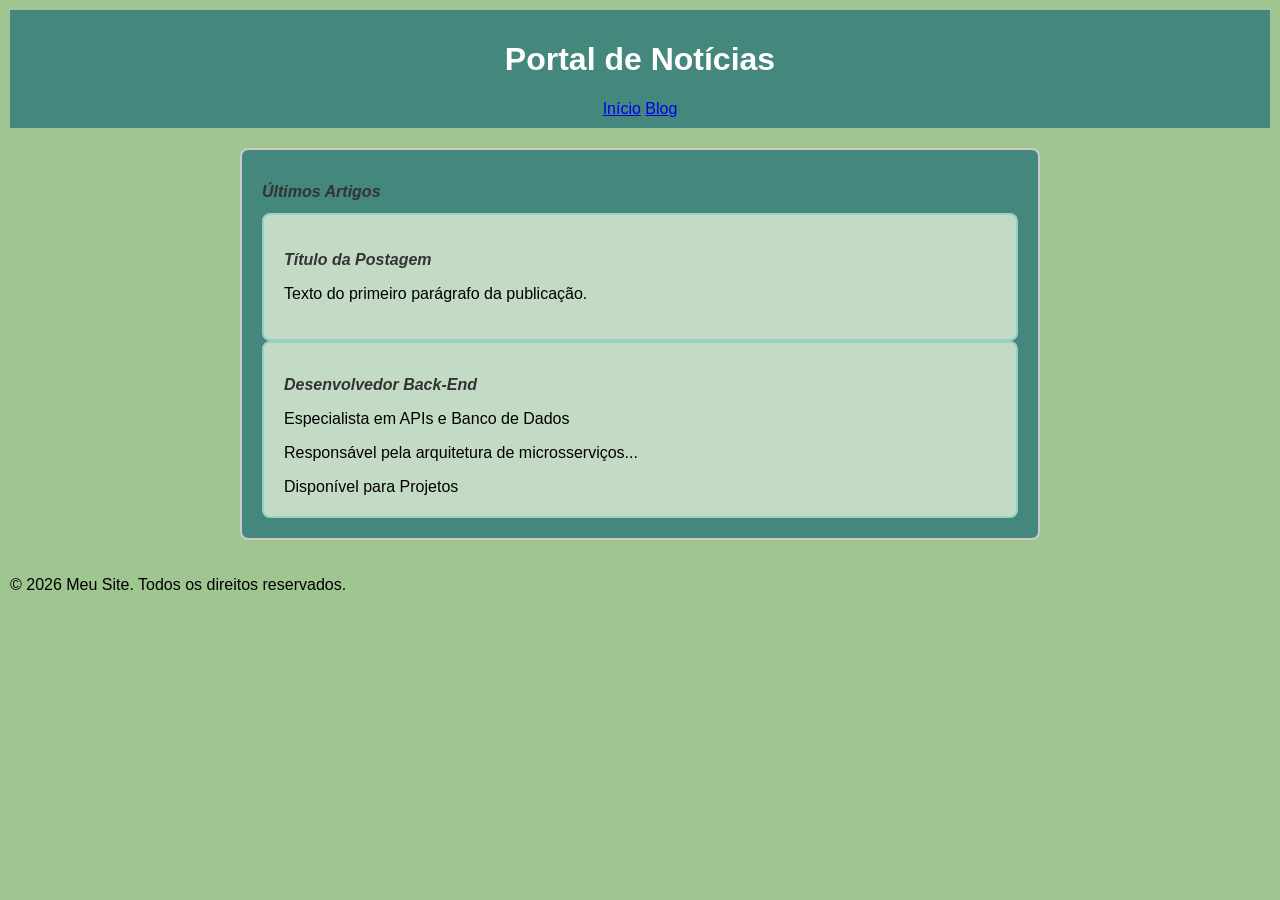
==== index.html @ f570be5f "Add initial HTML structure and CSS styles for the website" ====
<!DOCTYPE html>
<html lang="pt-BR">
    <head>
        <meta charset="UTF-8">
        <title>Exemplo Semântico</title>
        <link rel="stylesheet" href="style.css">
    </head>
    <body>
        <header>
            <h1>Portal de Notícias</h1>
            <nav>
                <a href="#home">Início</a>
                <a href="#blog">Blog</a>
            </nav>
        </header>

        <main class="content">
            <section id="blog">
                <h2>Últimos Artigos</h2>
                <article>
                    
                    <h3>Título da Postagem</h3>
                    <p>Texto do primeiro parágrafo da publicação.</p>
                </article>
                <article class="cartao-perfil">
                    <h2 class="cartao-titulo">
                    Desenvolvedor Back-End
                    </h2>
                    <p class="cartao-subtitulo">
                    Especialista em APIs e Banco de Dados
                    </p>
                    <p class="cartao-descricao">
                    Responsável pela arquitetura de microsserviços...
                    </p>
                    <div class="cartao-status">
        Disponível para Projetos
    </div>
</article>
            </section>
        </main>

        <footer>
            <p>©️ 2026 Meu Site. Todos os direitos reservados.</p>
        </footer>
    </body>
</html>
---- style.css ----
/* Criar estilo para a pagina */
body {
    font-family: 'Arial', sans-serif;
    background-color: #9fc590;
    margin: 5px;
    padding: 5px;
}
/* Estilo para a seção principal */
section {
    background-color: #44887d;
    border: 2px solid #CCCCCC;
    border-radius: 8px;
    padding: 20px;
}
/* Estilo para os artigos */
article {
    background-color: #c3dbc4;
    border: 2px solid #9bcfc4;
    border-radius: 8px;
    padding: 20px;
}
/* Estilo para os títulos */
h2, h3 {
    /* Toda vez que precisar trocar a cor do texto, declare a tag que contenha o texto que 
    va trocar de cor e chame o argumento color */
    color: #333333;
    font-family: 'Arial', sans-serif;
    font-size: 16px;
    font-style: oblique;
    font-weight: bold;
    margin-bottom: 12px;
}
/* Estilo para cabeçalhos */
header {
    background-color: #44887d;
    color: #ffffff;
    padding: 10px;
    text-align: center;
}

.content {
    display: flex;
    flex-direction: column;   
    max-width: 800px;
    margin: 0 auto;
    padding: 20px;
}
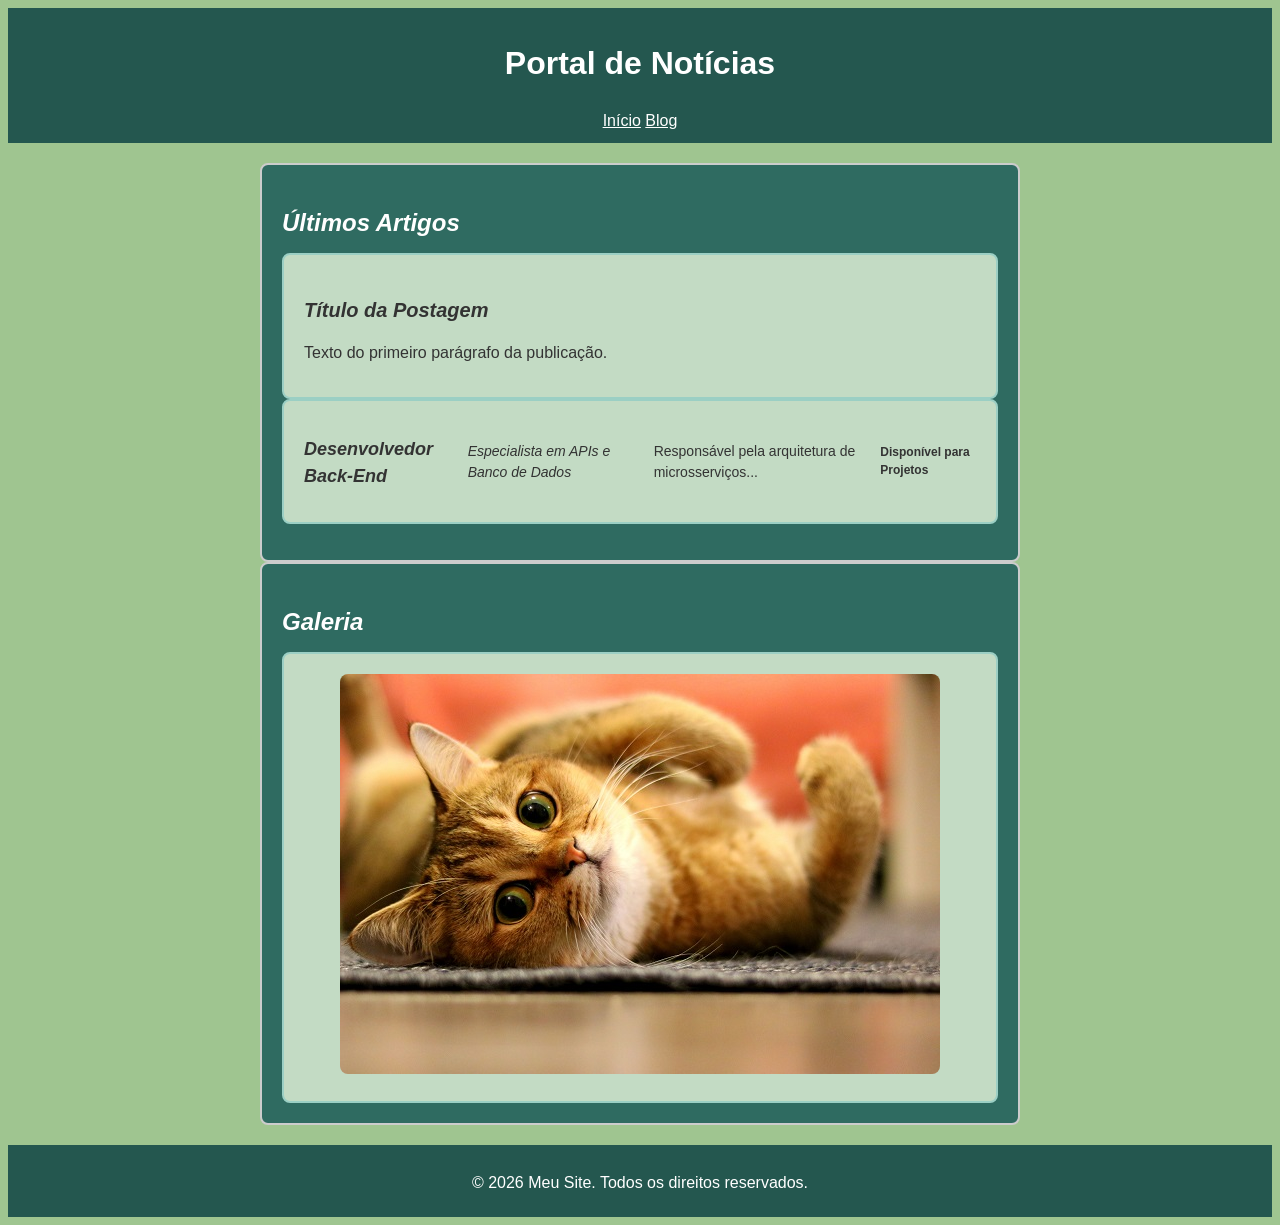
==== commit 4f5fd026: "Adicionada imagem na galeria" ====
--- a/index.html
+++ b/index.html
@@ -37,6 +37,15 @@
     </div>
 </article>
             </section>
+            <section id="galeria">
+    <h2>Galeria</h2>
+
+    <article>
+        <figure>
+            <img src="imagens/gato.jpg" alt="Gato deitado em um sofá" />
+        </figure>
+    </article>
+</section>
         </main>
 
         <footer>
--- a/style.css
+++ b/style.css
@@ -1,48 +1,209 @@
-/* Criar estilo para a pagina */
+/* ==========================================================
+   1. VARIÁVEIS E RESET
+   ========================================================== */
+
+:root {
+    --cor-fundo: #9fc590;
+    --cor-principal: #2f6b61;
+    --cor-escura: #24574f;
+    --cor-clara: #c3dbc4;
+    --cor-borda: #cccccc;
+    --cor-borda-clara: #9bcfc4;
+    --cor-texto: #333333;
+    --cor-branca: #ffffff;
+    --cor-link-claro: #1a4f47;
+}
+
+/* Faz width/max-width incluírem padding e borda */
+*,
+*::before,
+*::after {
+    box-sizing: border-box;
+}
+
+
+/* ==========================================================
+   2. BASE (estilos gerais da página)
+   ========================================================== */
+
 body {
     font-family: 'Arial', sans-serif;
-    background-color: #9fc590;
-    margin: 5px;
-    padding: 5px;
-}
-/* Estilo para a seção principal */
-section {
-    background-color: #44887d;
-    border: 2px solid #CCCCCC;
-    border-radius: 8px;
-    padding: 20px;
-}
-/* Estilo para os artigos */
-article {
-    background-color: #c3dbc4;
-    border: 2px solid #9bcfc4;
-    border-radius: 8px;
-    padding: 20px;
-}
-/* Estilo para os títulos */
-h2, h3 {
-    /* Toda vez que precisar trocar a cor do texto, declare a tag que contenha o texto que 
-    va trocar de cor e chame o argumento color */
-    color: #333333;
+    line-height: 1.5;
+    background-color: var(--cor-fundo);
+    color: var(--cor-texto);
+    margin: 0;
+    padding: 8px;
+}
+
+/* A cor dos títulos é herdada do contêiner
+   (branca na section, escura no article) */
+h2,
+h3 {
     font-family: 'Arial', sans-serif;
-    font-size: 16px;
     font-style: oblique;
     font-weight: bold;
     margin-bottom: 12px;
 }
-/* Estilo para cabeçalhos */
-header {
-    background-color: #44887d;
-    color: #ffffff;
+
+h2 {
+    font-size: 24px;
+}
+
+h3 {
+    font-size: 20px;
+}
+
+p,
+ul {
+    margin-bottom: 12px;
+}
+
+ul {
+    padding-left: 20px;
+}
+
+img {
+    max-width: 100%;
+    height: auto;
+}
+
+/* Links: padrão para fundo escuro (section, header, footer) */
+a {
+    color: var(--cor-branca);
+}
+
+a:hover,
+a:focus-visible {
+    text-decoration: underline;
+    outline: 2px solid var(--cor-branca);
+    outline-offset: 2px;
+}
+
+/* Links dentro do article (fundo claro) */
+article a {
+    color: var(--cor-link-claro);
+}
+
+article a:hover,
+article a:focus-visible {
+    outline-color: var(--cor-link-claro);
+}
+
+
+/* ==========================================================
+   3. LAYOUT (estrutura da página)
+   ========================================================== */
+
+header,
+footer {
+    background-color: var(--cor-escura);
+    color: var(--cor-branca);
     padding: 10px;
     text-align: center;
 }
 
+nav ul {
+    list-style: none;
+    display: flex;
+    justify-content: center;
+    gap: 20px;
+    padding: 0;
+    margin: 0;
+}
+
 .content {
     display: flex;
-    flex-direction: column;   
+    flex-direction: column;
     max-width: 800px;
     margin: 0 auto;
     padding: 20px;
 }
 
+section {
+    background-color: var(--cor-principal);
+    color: var(--cor-branca);
+    border: 2px solid var(--cor-borda);
+    border-radius: 8px;
+    padding: 20px;
+}
+
+
+article {
+    background-color: var(--cor-clara);
+    color: var(--cor-texto);
+    border: 2px solid var(--cor-borda-clara);
+    border-radius: 8px;
+    padding: 20px;
+}
+
+
+
+/* ==========================================================
+   4. COMPONENTES (cartão de perfil)
+   ========================================================== */
+
+.cartao-perfil {
+    display: flex;
+    align-items: center;
+    gap: 16px;
+    margin-bottom: 16px;
+}
+
+.cartao-perfil img {
+    width: 80px;
+    height: 80px;
+    border-radius: 50%;
+    object-fit: cover;
+}
+
+/* Agrupa os textos do cartão e espaça com gap */
+.cartao-info {
+    display: flex;
+    flex-direction: column;
+    gap: 8px;
+}
+
+.cartao-titulo {
+    font-size: 18px;
+    font-weight: bold;
+}
+
+.cartao-subtitulo {
+    font-size: 14px;
+    font-style: italic;
+    font-weight: normal;
+}
+
+.cartao-descricao {
+    font-size: 14px;
+    font-weight: normal;
+}
+
+.cartao-status {
+    font-size: 12px;
+    font-weight: bold;
+}
+
+figure {
+    margin: 0;
+    text-align: center;
+}
+
+figure img {
+    border-radius: 8px;
+}
+
+/* ==========================================================
+   5. RESPONSIVIDADE (media queries sempre por último)
+   ========================================================== */
+
+@media (max-width: 600px) {
+    .content {
+        padding: 10px;
+    }
+
+    .cartao-perfil {
+        flex-direction: column;
+        text-align: center;
+    }
+}
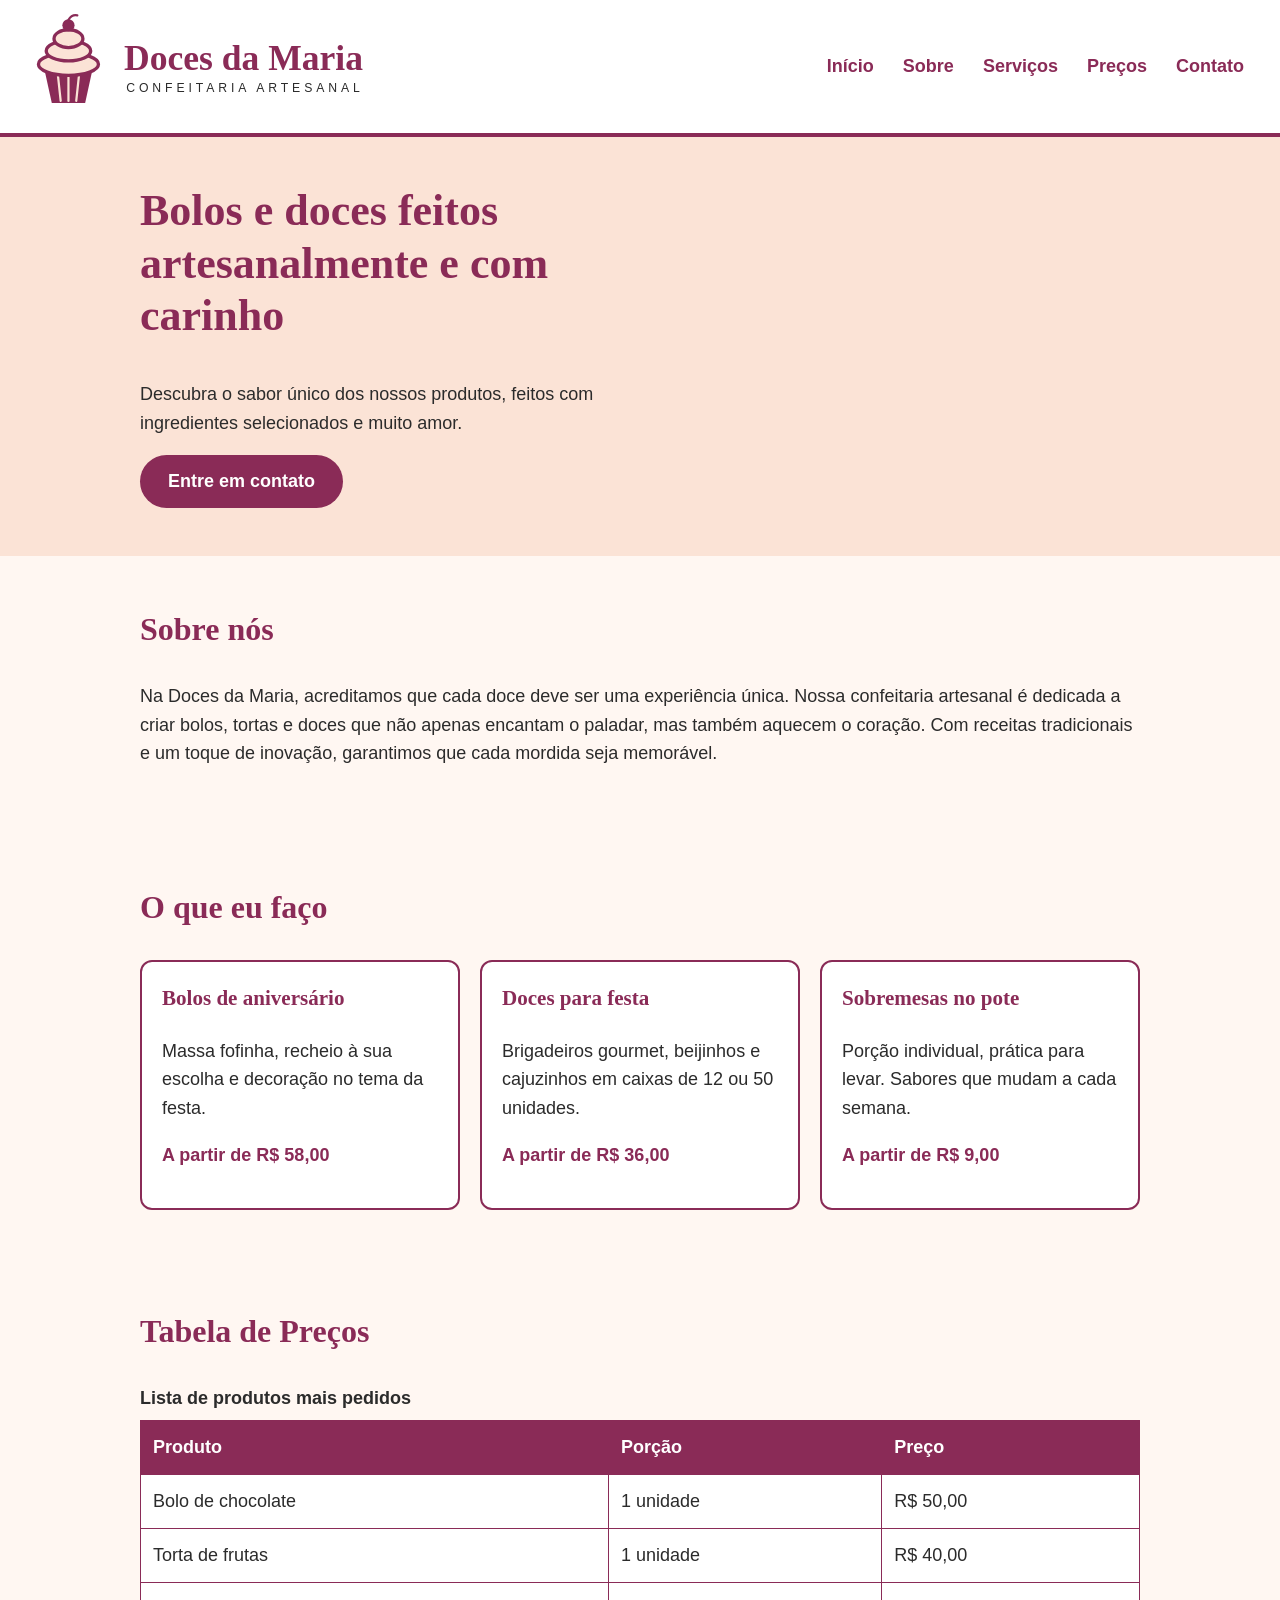
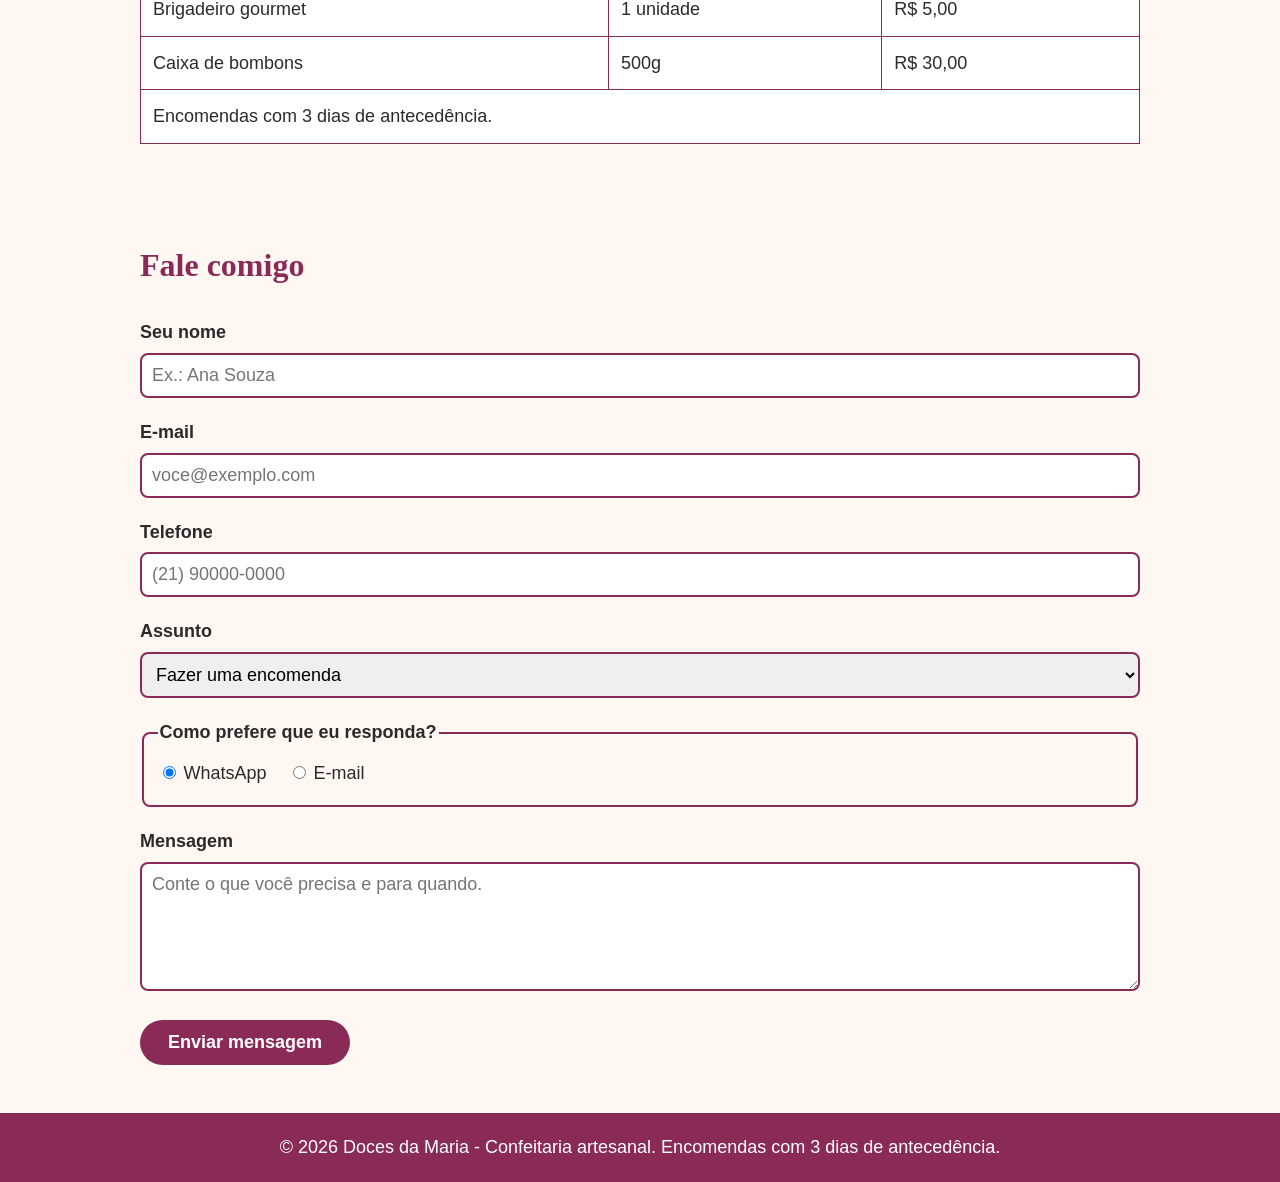
==== commit 40fc62f1: "Cria a página inicial da raiz para tornar o site acessível no GitHub Pages e no repositório principa" ====
--- a/index.html
+++ b/index.html
@@ -1,55 +1,167 @@
-<!DOCTYPE html>
-<html lang="pt-BR">
-    <head>
-        <meta charset="UTF-8">
-        <title>Exemplo Semântico</title>
-        <link rel="stylesheet" href="style.css">
-    </head>
-    <body>
-        <header>
-            <h1>Portal de Notícias</h1>
-            <nav>
-                <a href="#home">Início</a>
-                <a href="#blog">Blog</a>
-            </nav>
-        </header>
-
-        <main class="content">
-            <section id="blog">
-                <h2>Últimos Artigos</h2>
-                <article>
-                    
-                    <h3>Título da Postagem</h3>
-                    <p>Texto do primeiro parágrafo da publicação.</p>
-                </article>
-                <article class="cartao-perfil">
-                    <h2 class="cartao-titulo">
-                    Desenvolvedor Back-End
-                    </h2>
-                    <p class="cartao-subtitulo">
-                    Especialista em APIs e Banco de Dados
-                    </p>
-                    <p class="cartao-descricao">
-                    Responsável pela arquitetura de microsserviços...
-                    </p>
-                    <div class="cartao-status">
-        Disponível para Projetos
-    </div>
-</article>
-            </section>
-            <section id="galeria">
-    <h2>Galeria</h2>
-
-    <article>
-        <figure>
-            <img src="imagens/gato.jpg" alt="Gato deitado em um sofá" />
-        </figure>
-    </article>
-</section>
-        </main>
-
-        <footer>
-            <p>©️ 2026 Meu Site. Todos os direitos reservados.</p>
-        </footer>
-    </body>
-</html>+<!DOCTYPE html>
+<html lang="pt-BR">
+<head>
+    <meta charset="UTF-8">
+    <meta name="viewport" content="width=device-width, initial-scale=1.0">
+    <meta name="description" content="Doces da Maria: bolos, tortas, doces para festa e sobremesas no pote feitos artesanalmente e com carinho.">
+    <title>Doces da Maria - Confeitaria artesanal</title>
+    <link rel="stylesheet" href="doces_maria/style.css">
+</head>
+
+<body>
+
+    <header>
+        <a href="#inicio">
+            <img src="doces_maria/logo.svg" alt="Doces da Maria - Confeitaria artesanal" class="logo-img">
+        </a>
+        <nav aria-label="Menu principal">
+            <a href="#inicio">Início</a>
+            <a href="#sobre">Sobre</a>
+            <a href="#servicos">Serviços</a>
+            <a href="#precos">Preços</a>
+            <a href="#contato">Contato</a>
+        </nav>
+    </header>
+
+    <main>
+        <section id="inicio" class="banner">
+            <div class="conteudo">
+                <div class="banner-texto">
+                    <h1>Bolos e doces feitos artesanalmente e com carinho</h1>
+                    <p>Descubra o sabor único dos nossos produtos, feitos com ingredientes selecionados e muito amor.</p>
+                    <a class="botao" href="#contato">Entre em contato</a>
+                </div>
+                <div class="banner-imagem">
+                    <img src="doces_maria/bolosartesanais.jpg" alt="Bolos e doces artesanais" width="600" height="400">
+                    <img src="doces_maria/bolo-cenoura-pote.jpg" alt="Bolo de cenoura no pote" width="600" height="400">
+                    <img src="doces_maria/receita-pudim-pote.jpg" alt="Pudim no pote" width="600" height="400">
+                </div>
+            </div>
+        </section>
+
+        <section id="sobre" class="sobre">
+            <div class="conteudo">
+                <h2>Sobre nós</h2>
+                <p>Na Doces da Maria, acreditamos que cada doce deve ser uma experiência única.
+                    Nossa confeitaria artesanal é dedicada a criar bolos, tortas e doces que não apenas encantam o paladar, mas também aquecem o coração.
+                    Com receitas tradicionais e um toque de inovação, garantimos que cada mordida seja memorável.</p>
+            </div>
+        </section>
+
+        <section id="servicos">
+            <div class="conteudo">
+                <h2>O que eu faço</h2>
+                <div class="cards">
+                    <article class="card">
+                        <h3>Bolos de aniversário</h3>
+                        <p>Massa fofinha, recheio à sua escolha e decoração no tema da festa.</p>
+                        <p class="card-preco">A partir de R$ 58,00</p>
+                    </article>
+                    <article class="card">
+                        <h3>Doces para festa</h3>
+                        <p>Brigadeiros gourmet, beijinhos e cajuzinhos em caixas de 12 ou 50 unidades.</p>
+                        <p class="card-preco">A partir de R$ 36,00</p>
+                    </article>
+                    <article class="card">
+                        <h3>Sobremesas no pote</h3>
+                        <p>Porção individual, prática para levar. Sabores que mudam a cada semana.</p>
+                        <p class="card-preco">A partir de R$ 9,00</p>
+                    </article>
+                </div>
+            </div>
+        </section>
+
+        <section id="precos" class="precos">
+            <div class="conteudo">
+                <h2>Tabela de Preços</h2>
+                <table class="tabela">
+                    <caption>Lista de produtos mais pedidos</caption>
+                    <thead>
+                        <tr>
+                            <th scope="col">Produto</th>
+                            <th scope="col">Porção</th>
+                            <th scope="col">Preço</th>
+                        </tr>
+                    </thead>
+                    <tbody>
+                        <tr>
+                            <td>Bolo de chocolate</td>
+                            <td>1 unidade</td>
+                            <td>R$ 50,00</td>
+                        </tr>
+                        <tr>
+                            <td>Torta de frutas</td>
+                            <td>1 unidade</td>
+                            <td>R$ 40,00</td>
+                        </tr>
+                        <tr>
+                            <td>Brigadeiro gourmet</td>
+                            <td>1 unidade</td>
+                            <td>R$ 5,00</td>
+                        </tr>
+                        <tr>
+                            <td>Caixa de bombons</td>
+                            <td>500g</td>
+                            <td>R$ 30,00</td>
+                        </tr>
+                    </tbody>
+                    <tfoot>
+                        <tr>
+                            <td colspan="3">Encomendas com 3 dias de antecedência.</td>
+                        </tr>
+                    </tfoot>
+                </table>
+            </div>
+        </section>
+
+        <section id="contato">
+            <div class="conteudo">
+                <h2>Fale comigo</h2>
+                <form action="#" method="get">
+                    <div class="campo">
+                        <label for="nome">Seu nome</label>
+                        <input type="text" id="nome" name="nome" placeholder="Ex.: Ana Souza" required>
+                    </div>
+
+                    <div class="campo">
+                        <label for="email">E-mail</label>
+                        <input type="email" id="email" name="email" placeholder="voce@exemplo.com" required>
+                    </div>
+
+                    <div class="campo">
+                        <label for="telefone">Telefone</label>
+                        <input type="tel" id="telefone" name="telefone" placeholder="(21) 90000-0000">
+                    </div>
+
+                    <div class="campo">
+                        <label for="assunto">Assunto</label>
+                        <select id="assunto" name="assunto">
+                            <option value="encomenda">Fazer uma encomenda</option>
+                            <option value="orcamento">Pedir um orçamento</option>
+                            <option value="duvida">Tirar uma dúvida</option>
+                        </select>
+                    </div>
+
+                    <fieldset class="campo">
+                        <legend>Como prefere que eu responda?</legend>
+                        <label class="opcao"><input type="radio" name="resposta" value="whatsapp" checked> WhatsApp</label>
+                        <label class="opcao"><input type="radio" name="resposta" value="email"> E-mail</label>
+                    </fieldset>
+
+                    <div class="campo">
+                        <label for="mensagem">Mensagem</label>
+                        <textarea id="mensagem" name="mensagem" rows="5" placeholder="Conte o que você precisa e para quando."></textarea>
+                    </div>
+
+                    <button type="submit" class="botao">Enviar mensagem</button>
+                </form>
+            </div>
+        </section>
+    </main>
+
+    <footer>
+        <p>&copy; 2026 Doces da Maria - Confeitaria artesanal. Encomendas com 3 dias de antecedência.</p>
+    </footer>
+
+</body>
+</html>
--- a/doces_maria/style.css
+++ b/doces_maria/style.css
@@ -0,0 +1,308 @@
+/* ---------- AULA 5: tags (cores e fonte da página) ---------- */
+html {
+    scroll-behavior: smooth;   /* rolagem suave */
+}
+
+body {
+    margin: 0;      
+    font-family: Arial, Helvetica, sans-serif;
+    font-size: 18px;
+    line-height: 1.6;
+    color: #2b2b2b;
+    background-color: #fff7f2;
+}
+
+h1, h2, h3, .logo {
+    font-family: Georgia, "Times New Roman", serif;
+    color: #8a2b57;
+}
+
+h2 {
+    font-size: 32px;
+    margin-top: 0;
+}
+
+a {
+    color: #8a2b57;
+}
+
+img {
+    max-width: 100%;   /* a imagem nunca passa da largura da tela */
+    height: auto;
+}
+
+section {
+    padding: 48px 24px;
+    scroll-margin-top: 130px;   /* o cabeçalho fixo não esconde o título da seção */
+}
+
+/* guarda o conteúdo num bloco centralizado */
+.conteudo {
+    max-width: 1000px;
+    margin: 0 auto;
+}
+
+/* ---------- AULA 5: classes do topo e do banner ---------- */
+header {
+    position: sticky;
+    top: 0;
+    z-index: 10;
+    background-color: #ffffff;
+    border-bottom: 4px solid #8a2b57;
+    padding: 12px 24px;
+    display: flex;
+    flex-wrap: wrap;
+    justify-content: space-between;
+    align-items: center;
+    gap: 8px;
+}
+
+.logo-img {
+    height: 100px;
+    width: auto;
+}
+
+nav a {
+    display: inline-block;
+    padding: 8px 12px;
+    text-decoration: none;
+    font-weight: bold;
+}
+
+nav a:hover {
+    background-color: #8a2b57;
+    color: #ffffff;
+}
+
+.banner {
+    background-color: #fbe3d6;
+}
+
+.banner .conteudo {
+    display: flex;
+    flex-wrap: wrap;
+    align-items: center;
+    gap: 32px;
+}
+
+.banner-texto {
+    flex: 1 1 320px;
+}
+
+/* ---------- carrossel de fotos do banner ---------- */
+/* o "palco": precisa de largura (flex) e de proporção (aspect-ratio),
+   porque as fotos dentro dele ficam em position: absolute */
+.banner-imagem {
+    flex: 1 1 320px;
+    position: relative;
+    aspect-ratio: 3 / 2;
+    border-radius: 16px;
+    overflow: hidden;
+}
+
+/* as fotos ficam empilhadas, invisíveis, e a animação revela uma por vez */
+.banner-imagem img {
+    position: absolute;
+    inset: 0;
+    width: 100%;
+    height: 100%;
+    object-fit: cover;
+    opacity: 0;
+    animation: passar 12s infinite;
+}
+
+/* cada foto começa a animação em um momento diferente (12s ÷ 3 fotos = 4s) */
+.banner-imagem img:nth-child(2) { animation-delay: 4s; }
+.banner-imagem img:nth-child(3) { animation-delay: 8s; }
+
+@keyframes passar {
+    0%   { opacity: 0; }
+    8%   { opacity: 1; }
+    33%  { opacity: 1; }
+    41%  { opacity: 0; }
+    100% { opacity: 0; }
+}
+
+.banner h1 {
+    font-size: 44px;
+    line-height: 1.2;
+    margin-top: 0;
+}
+
+/* ---------- AULA 6: botão e cards (classes) ---------- */
+.botao {
+    display: inline-block;
+    background-color: #8a2b57;
+    color: #ffffff;
+    padding: 12px 28px;
+    border-radius: 30px;
+    text-decoration: none;
+    font-weight: bold;
+    border: none;
+    font-size: 18px;
+    cursor: pointer;
+}
+
+.botao:hover {
+    background-color: #5e1a3b;
+}
+
+.cards {
+    display: flex;
+    flex-wrap: wrap;
+    gap: 20px;
+}
+
+.card {
+    flex: 1 1 250px;
+    background-color: #ffffff;
+    border: 2px solid #8a2b57;
+    border-radius: 12px;
+    padding: 20px;
+}
+
+.card h3 {
+    margin-top: 0;
+}
+
+.card-preco {
+    font-weight: bold;
+    color: #8a2b57;
+}
+
+/* ---------- AULA 6: tabela de preços ---------- */
+.tabela {
+    width: 100%;
+    border-collapse: collapse;
+    background-color: #ffffff;
+}
+
+.tabela th {
+    background-color: #8a2b57;
+    color: #ffffff;
+    text-align: left;
+}
+
+.tabela th,
+.tabela td {
+    padding: 12px;
+    border: 1px solid #8a2b57;
+}
+
+.tabela td:last-child {
+    white-space: nowrap;   /* o preço não quebra de linha */
+}
+
+.tabela tbody tr:hover {
+    background-color: #fbe3d6;
+}
+
+.tabela caption {
+    text-align: left;
+    padding-bottom: 8px;
+    font-weight: bold;
+}
+
+/* ---------- AULA 7: formulário ---------- */
+.campo {
+    margin-bottom: 20px;
+}
+
+.campo label,
+legend {
+    display: block;
+    font-weight: bold;
+    margin-bottom: 6px;
+}
+
+.campo input[type="text"],
+.campo input[type="email"],
+.campo input[type="tel"],
+.campo select,
+.campo textarea {
+    width: 100%;
+    box-sizing: border-box;
+    padding: 10px;
+    font-size: 18px;
+    border: 2px solid #8a2b57;
+    border-radius: 8px;
+    font-family: Arial, Helvetica, sans-serif;
+}
+
+fieldset {
+    border: 2px solid #8a2b57;
+    border-radius: 8px;
+}
+
+.campo label.opcao {
+    display: inline-block;
+    font-weight: normal;
+    margin-right: 16px;
+}
+
+/* contorno visível para quem navega só com a tecla Tab */
+a:focus,
+input:focus,
+select:focus,
+textarea:focus,
+button:focus {
+    outline: 4px solid #1b4dd8;
+    outline-offset: 2px;
+}
+
+/* ---------- rodapé ---------- */
+footer {
+    background-color: #8a2b57;
+    color: #ffffff;
+    text-align: center;
+    padding: 20px 24px;
+}
+
+footer p {
+    margin: 0;
+}
+
+/* ---------- AULA 8: responsivo (telas até 700 px) ---------- */
+@media (max-width: 700px) {
+    body {
+        font-size: 17px;
+    }
+
+    .banner h1 {
+        font-size: 34px;
+    }
+
+    h2 {
+        font-size: 28px;
+    }
+
+    section {
+        padding: 32px 16px;
+        scroll-margin-top: 100px;
+    }
+
+    .logo-img {
+        height: 64px;
+    }
+
+    .tabela th,
+    .tabela td {
+        padding: 8px;
+    }
+}
+
+/* ---------- acessibilidade: quem prefere menos movimento ---------- */
+/* mostra só a primeira foto, parada, sem animação */
+@media (prefers-reduced-motion: reduce) {
+    html {
+        scroll-behavior: auto;
+    }
+
+    .banner-imagem img {
+        animation: none;
+    }
+
+    .banner-imagem img:first-child {
+        opacity: 1;
+    }
+}
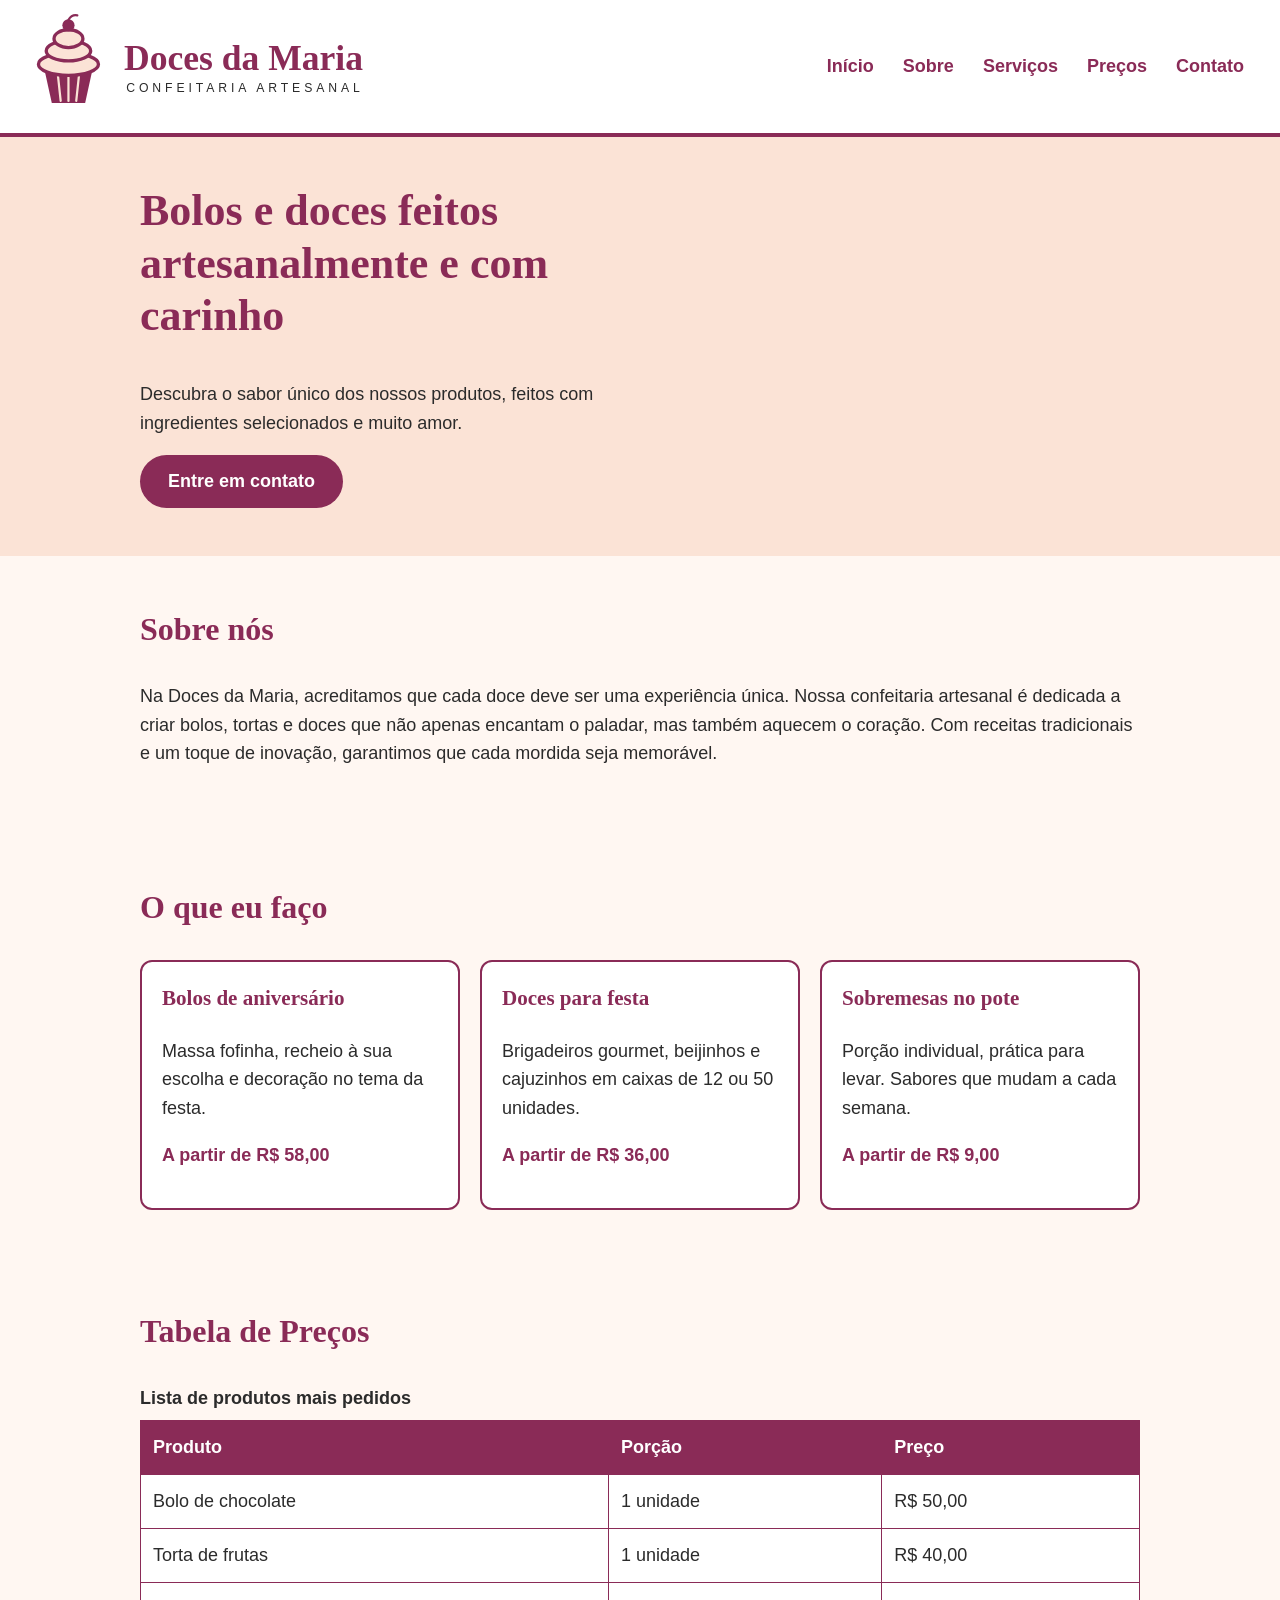
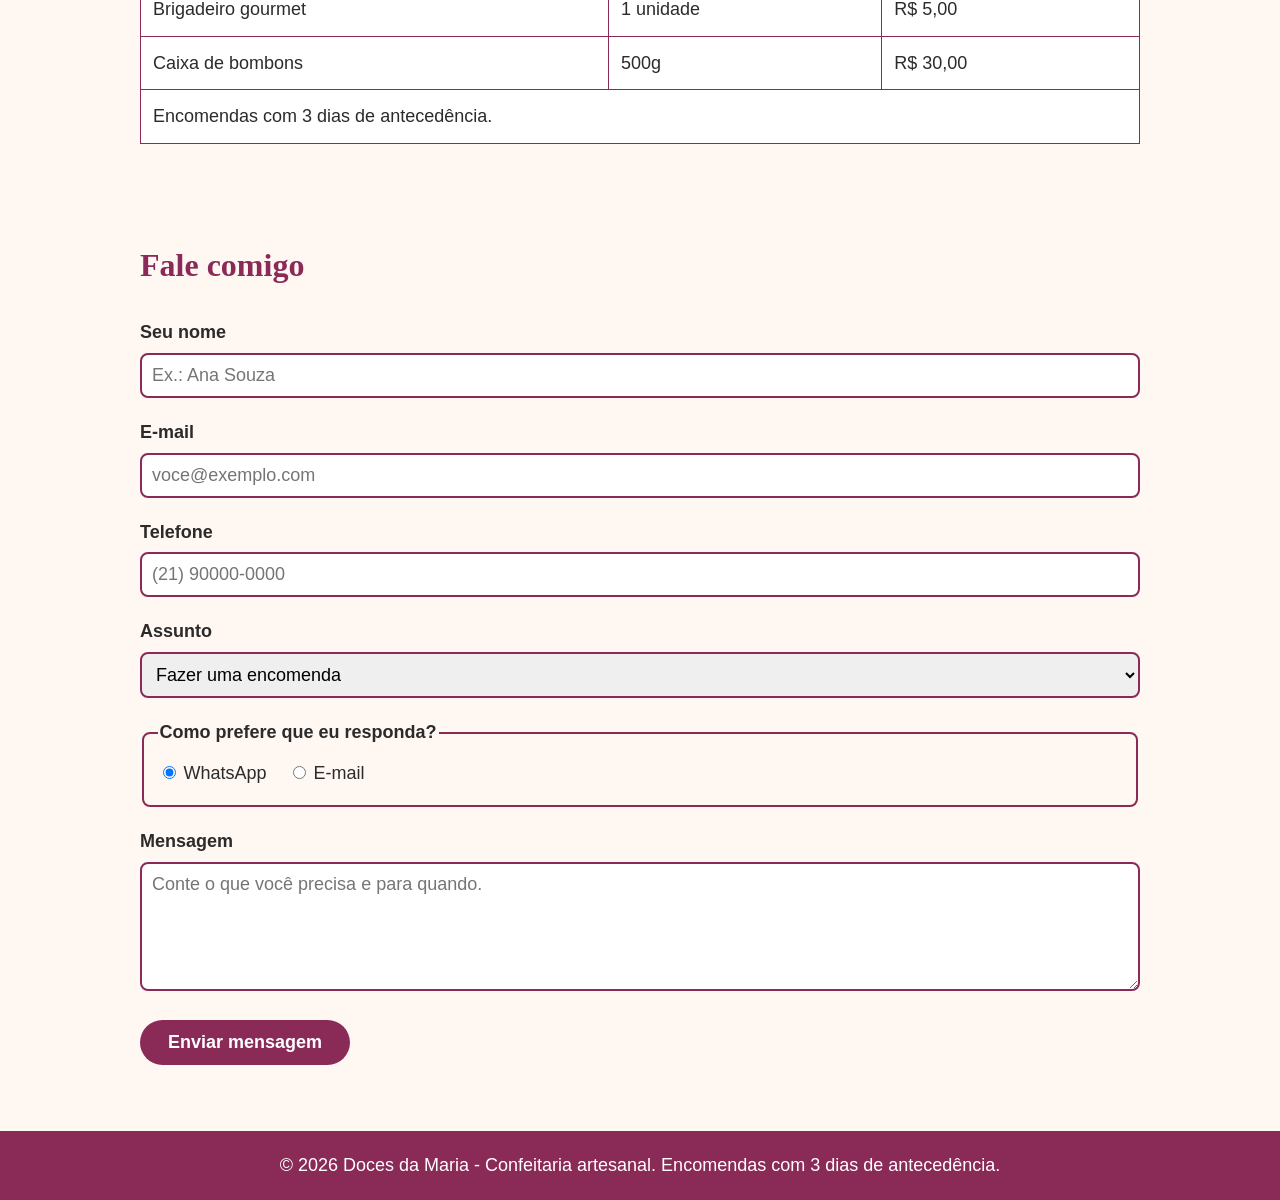
==== commit dbab93ae: "Atualiza a página principal para eliminar inconsistências e ativar o formulário de contato com envio" ====
--- a/index.html
+++ b/index.html
@@ -31,7 +31,7 @@
                     <p>Descubra o sabor único dos nossos produtos, feitos com ingredientes selecionados e muito amor.</p>
                     <a class="botao" href="#contato">Entre em contato</a>
                 </div>
-                <div class="banner-imagem">
+                <div class="banner-imagem" aria-label="Galeria de fotos de doces artesanais">
                     <img src="doces_maria/bolosartesanais.jpg" alt="Bolos e doces artesanais" width="600" height="400">
                     <img src="doces_maria/bolo-cenoura-pote.jpg" alt="Bolo de cenoura no pote" width="600" height="400">
                     <img src="doces_maria/receita-pudim-pote.jpg" alt="Pudim no pote" width="600" height="400">
@@ -117,7 +117,7 @@
         <section id="contato">
             <div class="conteudo">
                 <h2>Fale comigo</h2>
-                <form action="#" method="get">
+                <form id="formContato" method="post" enctype="text/plain">
                     <div class="campo">
                         <label for="nome">Seu nome</label>
                         <input type="text" id="nome" name="nome" placeholder="Ex.: Ana Souza" required>
@@ -154,14 +154,51 @@
                     </div>
 
                     <button type="submit" class="botao">Enviar mensagem</button>
+                    <p class="status" id="statusMensagem" aria-live="polite"></p>
                 </form>
             </div>
         </section>
     </main>
 
     <footer>
-        <p>&copy; 2026 Doces da Maria - Confeitaria artesanal. Encomendas com 3 dias de antecedência.</p>
+        <p>&copy; <span id="anoAtual"></span> Doces da Maria - Confeitaria artesanal. Encomendas com 3 dias de antecedência.</p>
     </footer>
+
+    <script>
+        document.getElementById('anoAtual').textContent = new Date().getFullYear();
+
+        const form = document.getElementById('formContato');
+        const statusMensagem = document.getElementById('statusMensagem');
+
+        form.addEventListener('submit', function (event) {
+            event.preventDefault();
+
+            const nome = document.getElementById('nome').value.trim();
+            const email = document.getElementById('email').value.trim();
+            const telefone = document.getElementById('telefone').value.trim();
+            const assunto = document.getElementById('assunto').value;
+            const resposta = document.querySelector('input[name="resposta"]:checked').value;
+            const mensagem = document.getElementById('mensagem').value.trim();
+
+            const corpo = [
+                'Olá, Doces da Maria!',
+                '',
+                `Nome: ${nome}`,
+                `E-mail: ${email}`,
+                `Telefone: ${telefone || 'Não informado'}`,
+                `Assunto: ${assunto}`,
+                `Como prefere resposta: ${resposta}`,
+                '',
+                'Mensagem:',
+                mensagem || 'Nenhuma mensagem informada.'
+            ].join('\n');
+
+            const link = `mailto:contato@docesdamaria.com.br?subject=${encodeURIComponent('Contato - ' + assunto)}&body=${encodeURIComponent(corpo)}`;
+
+            statusMensagem.textContent = 'Abrindo seu cliente de e-mail para enviar a mensagem.';
+            window.location.href = link;
+        });
+    </script>
 
 </body>
 </html>
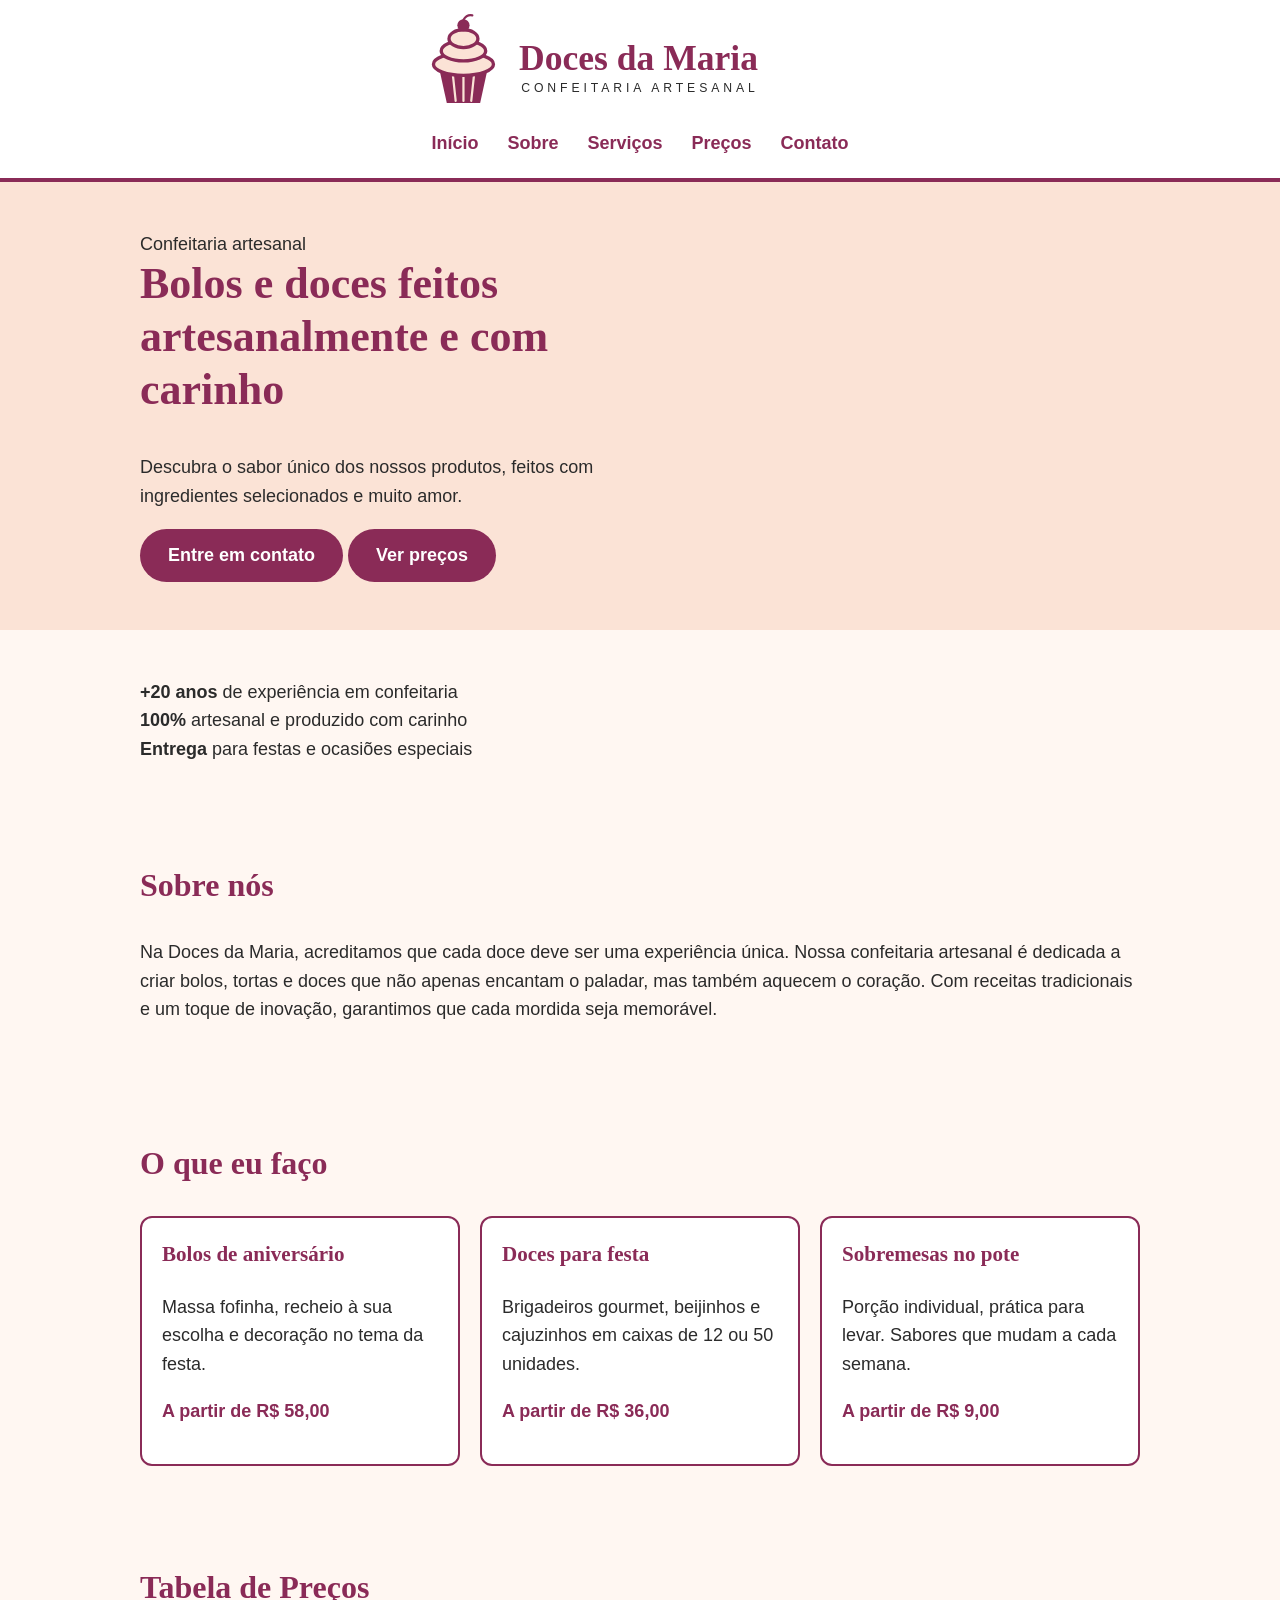
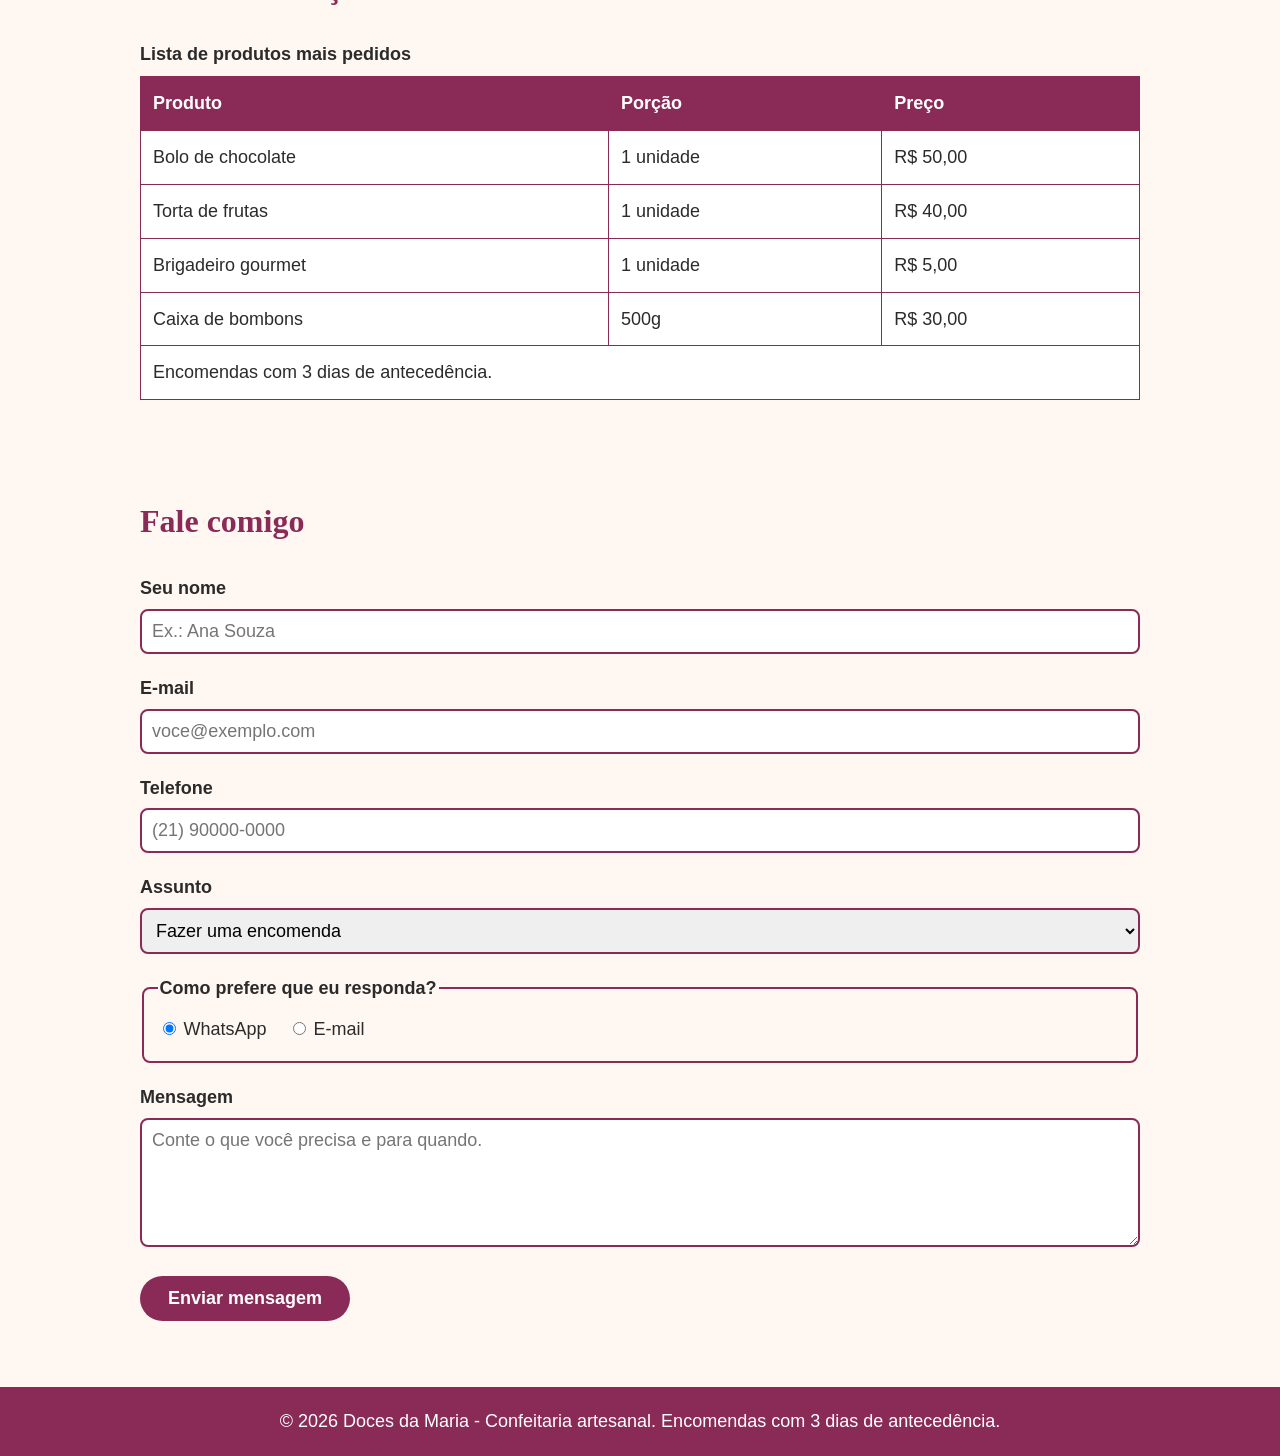
==== commit 4efe7885: "Melhora o layout principal e deixa a página de apresentação mais profissional e pronta para publicaç" ====
--- a/index.html
+++ b/index.html
@@ -5,32 +5,41 @@
     <meta name="viewport" content="width=device-width, initial-scale=1.0">
     <meta name="description" content="Doces da Maria: bolos, tortas, doces para festa e sobremesas no pote feitos artesanalmente e com carinho.">
     <title>Doces da Maria - Confeitaria artesanal</title>
+    <link rel="preconnect" href="https://fonts.googleapis.com">
+    <link rel="preconnect" href="https://fonts.gstatic.com" crossorigin>
+    <link href="https://fonts.googleapis.com/css2?family=Playfair+Display:wght@600;700;800&family=Inter:wght@400;500;600;700&display=swap" rel="stylesheet">
     <link rel="stylesheet" href="doces_maria/style.css">
 </head>
 
 <body>
-
     <header>
-        <a href="#inicio">
-            <img src="doces_maria/logo.svg" alt="Doces da Maria - Confeitaria artesanal" class="logo-img">
-        </a>
-        <nav aria-label="Menu principal">
-            <a href="#inicio">Início</a>
-            <a href="#sobre">Sobre</a>
-            <a href="#servicos">Serviços</a>
-            <a href="#precos">Preços</a>
-            <a href="#contato">Contato</a>
-        </nav>
+        <div class="conteudo header-inner">
+            <a href="#inicio" class="logo-link" aria-label="Início">
+                <img src="doces_maria/logo.svg" alt="Doces da Maria - Confeitaria artesanal" class="logo-img">
+            </a>
+            <nav aria-label="Menu principal" class="nav-principal">
+                <a href="#inicio">Início</a>
+                <a href="#sobre">Sobre</a>
+                <a href="#servicos">Serviços</a>
+                <a href="#precos">Preços</a>
+                <a href="#contato">Contato</a>
+            </nav>
+        </div>
     </header>
 
     <main>
         <section id="inicio" class="banner">
-            <div class="conteudo">
+            <div class="conteudo banner-content">
                 <div class="banner-texto">
+                    <span class="eyebrow">Confeitaria artesanal</span>
                     <h1>Bolos e doces feitos artesanalmente e com carinho</h1>
                     <p>Descubra o sabor único dos nossos produtos, feitos com ingredientes selecionados e muito amor.</p>
-                    <a class="botao" href="#contato">Entre em contato</a>
-                </div>
+                    <div class="botoes">
+                        <a class="botao" href="#contato">Entre em contato</a>
+                        <a class="botao botao-secundario" href="#precos">Ver preços</a>
+                    </div>
+                </div>
+
                 <div class="banner-imagem" aria-label="Galeria de fotos de doces artesanais">
                     <img src="doces_maria/bolosartesanais.jpg" alt="Bolos e doces artesanais" width="600" height="400">
                     <img src="doces_maria/bolo-cenoura-pote.jpg" alt="Bolo de cenoura no pote" width="600" height="400">
@@ -39,12 +48,27 @@
             </div>
         </section>
 
+        <section class="destaques">
+            <div class="conteudo destaques-grid">
+                <div class="destaque-item">
+                    <strong>+20 anos</strong>
+                    <span>de experiência em confeitaria</span>
+                </div>
+                <div class="destaque-item">
+                    <strong>100%</strong>
+                    <span>artesanal e produzido com carinho</span>
+                </div>
+                <div class="destaque-item">
+                    <strong>Entrega</strong>
+                    <span>para festas e ocasiões especiais</span>
+                </div>
+            </div>
+        </section>
+
         <section id="sobre" class="sobre">
             <div class="conteudo">
                 <h2>Sobre nós</h2>
-                <p>Na Doces da Maria, acreditamos que cada doce deve ser uma experiência única.
-                    Nossa confeitaria artesanal é dedicada a criar bolos, tortas e doces que não apenas encantam o paladar, mas também aquecem o coração.
-                    Com receitas tradicionais e um toque de inovação, garantimos que cada mordida seja memorável.</p>
+                <p>Na Doces da Maria, acreditamos que cada doce deve ser uma experiência única. Nossa confeitaria artesanal é dedicada a criar bolos, tortas e doces que não apenas encantam o paladar, mas também aquecem o coração. Com receitas tradicionais e um toque de inovação, garantimos que cada mordida seja memorável.</p>
             </div>
         </section>
 
@@ -199,6 +223,5 @@
             window.location.href = link;
         });
     </script>
-
 </body>
 </html>
